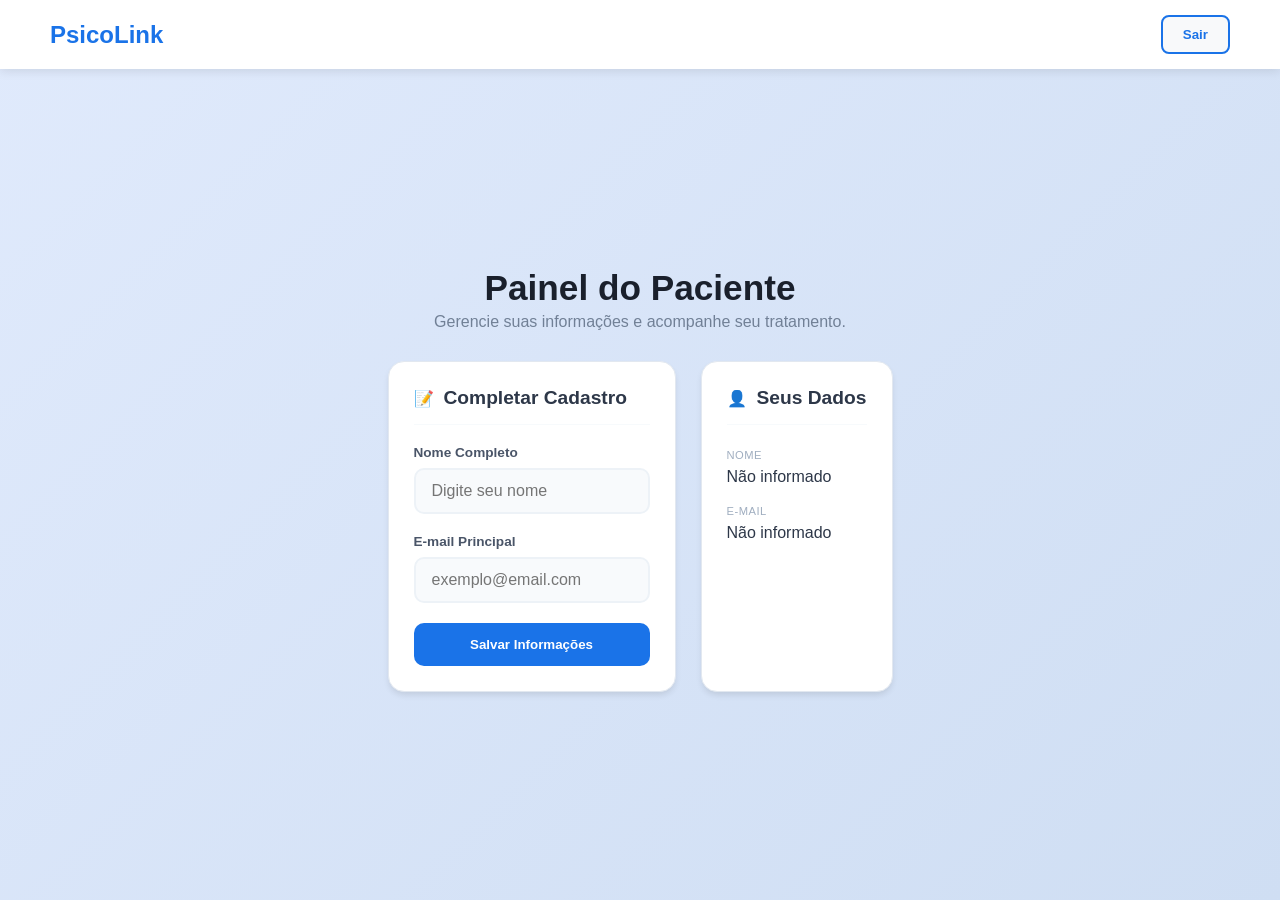
==== src/main/resources/static/paciente/cadastropaciente.html @ 891e18f6 "Criação de painel principal, painel de cadastro de pacienten e psicólogo" ====
<!DOCTYPE html>
<html lang="pt-br">
<head>
    <meta charset="UTF-8">
    <title>PsicoLink - Área do Paciente</title>
    <link rel="stylesheet" href="../css/style.css">
	
	<script src="../js/script.js" defer></script>
	
</head>
<body>
	
	<nav class="navbar">
	    <a href="index.html" class="nav-logo">PsicoLink</a>
	    <div class="nav-links">
	        <button class="btn-logout" onclick="window.location.href='index.html'">Sair</button>
	    </div>
	</nav>

	<div class="dashboard-container">
	    <header class="dashboard-header">
	        <h1>Painel do Paciente</h1>
	        <p>Gerencie suas informações e acompanhe seu tratamento.</p>
	    </header>

	    <div class="dashboard-grid">
	        <section class="db-card">
	            <div class="card-header">
	                <span class="icon">📝</span>
	                <h3>Completar Cadastro</h3>
	            </div>
	            <div class="form-container">
	                <div class="input-group">
	                    <label>Nome Completo</label>
	                    <input type="text" id="nome" placeholder="Digite seu nome">
	                </div>
	                <div class="input-group">
	                    <label>E-mail Principal</label>
	                    <input type="email" id="email" placeholder="exemplo@email.com">
	                </div>
	                <button class="btn-primary" onclick="cadastrar()">Salvar Informações</button>
	            </div>
	        </section>

	        <section class="db-card info-card">
	            <div class="card-header">
	                <span class="icon">👤</span>
	                <h3>Seus Dados</h3>
	            </div>
	            <div class="info-content">
	                <div class="info-item">
	                    <small>Nome</small>
	                    <p id="display-nome">Não informado</p>
	                </div>
	                <div class="info-item">
	                    <small>E-mail</small>
	                    <p id="display-email">Não informado</p>
	                </div>
	            </div>
	        </section>
	    </div>
	</div>

    <script src="script.js"></script>
    <script>
        // Garante que a lista de pacientes carregue aqui
        window.onload = carregarListaPacientes;
    </script>
</body>
</html>
---- src/main/resources/static/css/style.css ----
body {
    font-family: 'Segoe UI', Roboto, Helvetica, Arial, sans-serif;
    /* Um fundo degradê suave (Azul Profundo para Cinza) para dar profundidade */
    background: linear-gradient(135deg, #e0eafc 0%, #cfdef3 100%);
    margin: 0;
    display: flex;
    justify-content: center;
    align-items: center;
    min-height: 100vh;
}

/* Container do Portal - Garantindo a centralização absoluta */
/* Container do Portal */
.portal-container {
    display: flex;
    flex-direction: column;
    align-items: center; /* Centraliza tudo horizontalmente */
    justify-content: center;
    width: 100vw; /* Garante que use a largura total da tela */
    text-align: center;
}

/* Ajuste do Título PsicoLink - Forçando centralização */
.portal-container h1 {
    color: #2c3e50;
    font-size: 4rem; /* Um pouco maior para ficar impactante */
    font-weight: 800;
    margin: 0; /* Remove qualquer margem que possa empurrar o texto */
    padding: 0;
    width: 100%;
    text-align: center;
    text-shadow: 2px 2px 10px rgba(0,0,0,0.1); /* Sutil sombra para profundidade */
}

/* Frase de Instrução */
.portal-container p.instrucao {
    color: #34495e;
    font-size: 1.3rem;
    font-weight: 600;
    margin: 15px 0 50px 0; /* Espaçamento equilibrado entre título e cards */
    background: rgba(255, 255, 255, 0.6);
    padding: 12px 35px;
    border-radius: 50px;
    display: inline-block;
    box-shadow: 0 4px 15px rgba(0,0,0,0.05);
}

/* Cards Container */
.cards-container {
    display: flex;
    flex-direction: row;
    justify-content: center;
    align-items: center; /* Garante alinhamento vertical dos cards */
    gap: 30px;
    width: 100%;
}

/* Estilo do Card Individual */
.card {
    background: #ffffff;
    border-radius: 16px;
    padding: 40px 20px;
    flex: 1; /* Faz todos os cards terem a mesma largura */
    max-width: 280px; /* Impede que fiquem largos demais em telas gigantes */
    box-shadow: 0 10px 25px rgba(0, 0, 0, 0.05);
    cursor: pointer;
    transition: all 0.3s cubic-bezier(0.25, 0.8, 0.25, 1);
    display: flex;
    flex-direction: column;
    align-items: center;
    border: 1px solid #e1e8ed;
}

/* Efeito de flutuação e brilho no hover */
.card:hover {
    transform: translateY(-12px);
    box-shadow: 0 20px 35px rgba(26, 115, 232, 0.15);
    background-color: #ffffff;
}

/* Barra de Navegação */
.navbar {
    width: 100%;
    background-color: #ffffff;
    padding: 15px 50px;
    box-shadow: 0 2px 10px rgba(0,0,0,0.1);
    display: flex;
    justify-content: space-between;
    align-items: center;
    position: fixed;
    top: 0;
    left: 0;
    z-index: 1000;
	box-sizing: border-box; 
}

.nav-logo {
    font-weight: bold;
    color: #1a73e8;
    font-size: 1.5rem;
    text-decoration: none;
}

.nav-links button {
    background-color: #f8f9fa;
    border: 2px solid #1a73e8;
    color: #1a73e8;
    padding: 10px 20px;
    border-radius: 8px;
    cursor: pointer;
    font-weight: 700;
    transition: 0.3s ease;
}

.nav-links button:hover {
    background-color: #1a73e8;
    color: white;
	box-shadow: 0 4px 8px rgba(26, 115, 232, 0.2);
}

/* Ajuste para o conteúdo não ficar escondido atrás da barra fixa */
main, .cadastro, .lista {
    margin-top: 80px;
}

/* CSS HTML - PACIENTE
/* Container Principal do Dashboard */
.dashboard-container {
    max-width: 1000px;
    margin: 100px auto 40px;
    padding: 0 20px;
}

.dashboard-header {
    margin-bottom: 30px;
    text-align: center; /* Alinhamento moderno à esquerda */
}

.dashboard-header h1 {
    font-size: 2.2rem;
    color: #1a202c;
    margin: 0;
}

.dashboard-header p {
    color: #718096;
    margin-top: 5px;
}

/* Grid de Cards */
.dashboard-grid {
    display: grid;
    grid-template-columns: 1.5fr 1fr; /* Um card maior que o outro */
    gap: 25px;
}

/* Estilo do Card Profissional */
.db-card {
    background: #ffffff;
    border-radius: 16px;
    padding: 25px;
    border: 1px solid #e2e8f0;
    box-shadow: 0 4px 6px -1px rgba(0, 0, 0, 0.1);
}

.card-header {
    display: flex;
    align-items: center;
    gap: 10px;
    margin-bottom: 20px;
    border-bottom: 1px solid #f7fafc;
    padding-bottom: 15px;
}

.card-header h3 {
    margin: 0;
    color: #2d3748;
    font-size: 1.2rem;
}

/* Identidade nos Inputs */
.input-group {
    display: flex;
    flex-direction: column;
    margin-bottom: 20px;
    text-align: left;
}

.input-group label {
    font-size: 0.85rem;
    font-weight: 600;
    color: #4a5568;
    margin-bottom: 8px;
}

.input-group input {
    padding: 12px 16px;
    border: 2px solid #edf2f7;
    border-radius: 10px;
    font-size: 1rem;
    transition: all 0.3s ease;
    background: #f8fafc;
}

/* Interatividade: O input "acende" quando focado */
.input-group input:focus {
    outline: none;
    border-color: #1a73e8;
    background: #ffffff;
    box-shadow: 0 0 0 4px rgba(26, 115, 232, 0.1);
}

/* Botão com Identidade */
.btn-primary {
    width: 100%;
    background-color: #1a73e8;
    color: white;
    border: none;
    padding: 14px;
    border-radius: 10px;
    font-weight: 700;
    cursor: pointer;
    transition: transform 0.2s, background 0.3s;
}

.btn-primary:hover {
    background-color: #1557b0;
    transform: translateY(-2px);
}

/* Card de Informações Exibidas */
.info-item {
    margin-bottom: 15px;
    text-align: left;
}

.info-item small {
    color: #a0aec0;
    text-transform: uppercase;
    font-size: 0.7rem;
    letter-spacing: 0.5px;
}

.info-item p {
    margin: 5px 0 0;
    color: #2d3748;
    font-weight: 500;
}

/* Responsividade (Para celulares) */
@media (max-width: 768px) {
    .dashboard-grid { grid-template-columns: 1fr; }
}

/* CSS HTML-PSICOLOGO
/* Grid de Estatísticas */
.stats-grid {
    display: grid;
    grid-template-columns: repeat(auto-fit, minmax(200px, 1fr));
    gap: 20px;
    margin-bottom: 30px;
}

.stat-card {
    background: white;
    padding: 20px;
    border-radius: 16px;
    display: flex;
    align-items: center;
    gap: 15px;
    border: 1px solid #e2e8f0;
}

.stat-icon {
    font-size: 2rem;
    background: #ebf4ff;
    padding: 10px;
    border-radius: 12px;
}

.stat-info small {
    color: #718096;
    font-weight: 600;
}

.stat-info h2 {
    margin: 0;
    color: #2d3748;
}

/* Estilização da Tabela Dashboard */
.full-width {
    max-width: 100% !important;
}

.table-responsive {
    overflow-x: auto;
    margin-top: 10px;
}

table {
    width: 100%;
    border-collapse: collapse;
    text-align: left;
}

th {
    background: #f8fafc;
    color: #4a5568;
    font-weight: 600;
    padding: 15px;
    font-size: 0.9rem;
    border-bottom: 2px solid #edf2f7;
}

td {
    padding: 15px;
    border-bottom: 1px solid #edf2f7;
    color: #2d3748;
}

tr:hover td {
    background-color: #fcfcfd;
}

/* Botão de Prontuário na Tabela */
.btn-table {
    background-color: #1a73e8;
    color: white;
    border: none;
    padding: 8px 16px;
    border-radius: 8px;
    font-size: 0.85rem;
    font-weight: 600;
    cursor: pointer;
    transition: 0.2s;
}

.btn-table:hover {
    background-color: #1557b0;
    box-shadow: 0 4px 12px rgba(26, 115, 232, 0.2);
}
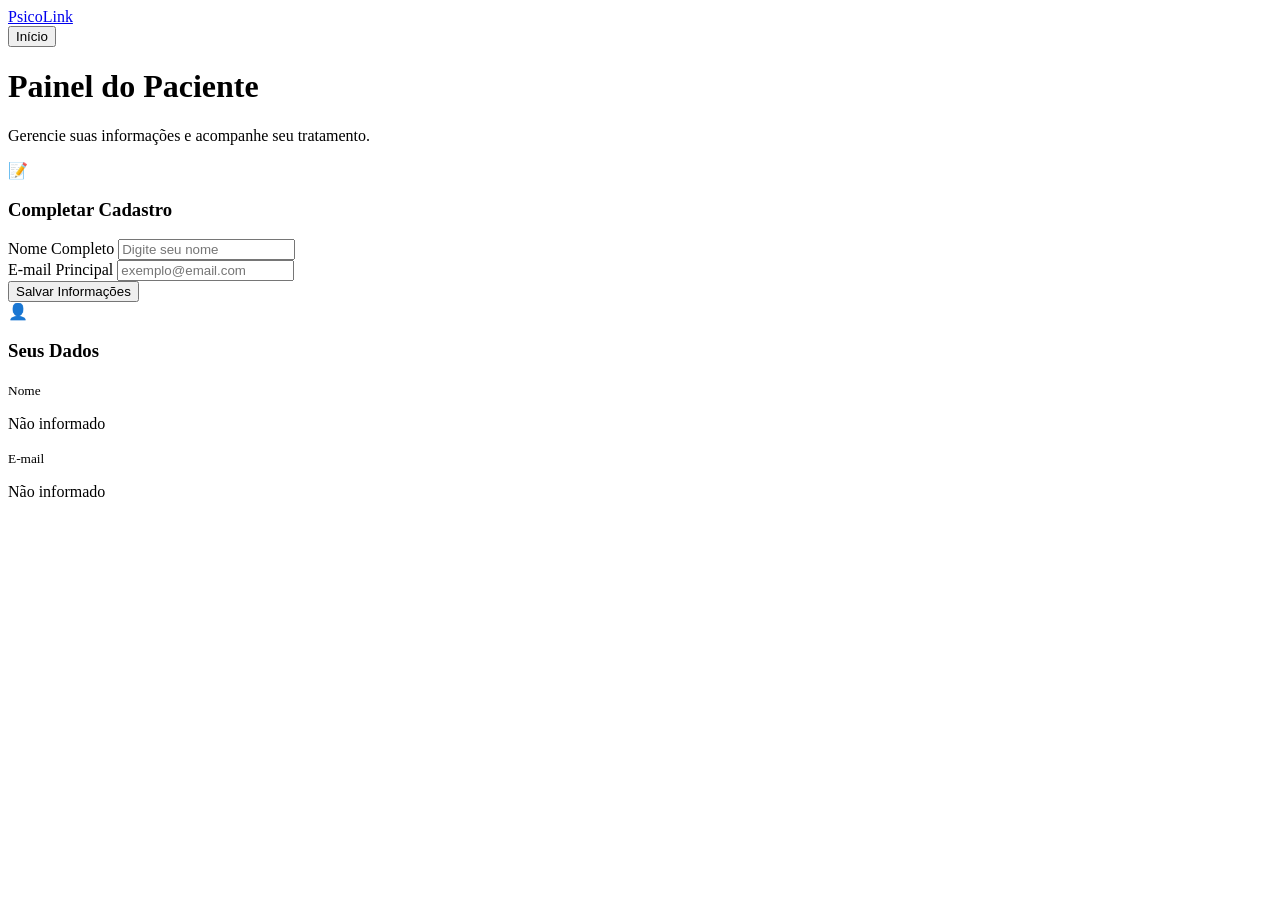
==== commit 18732f5d: "Merge branch 'master' of https://github.com/jeandersonlima/PSICOLINK-2.0 commit 04 - organização do " ====
--- a/src/main/resources/static/paciente/cadastropaciente.html
+++ b/src/main/resources/static/paciente/cadastropaciente.html
@@ -3,17 +3,17 @@
 <head>
     <meta charset="UTF-8">
     <title>PsicoLink - Área do Paciente</title>
-    <link rel="stylesheet" href="../css/style.css">
+    <link rel="stylesheet" href="/css/style.css">
 	
-	<script src="../js/script.js" defer></script>
+	<script src="/js/script.js" defer></script>
 	
 </head>
 <body>
 	
 	<nav class="navbar">
-	    <a href="index.html" class="nav-logo">PsicoLink</a>
+	    <a href="../index.html" class="nav-logo">PsicoLink</a>
 	    <div class="nav-links">
-	        <button class="btn-logout" onclick="window.location.href='index.html'">Sair</button>
+			<button class="btn-logout" onclick="window.location.href='../index.html'">Início</button>
 	    </div>
 	</nav>
 
